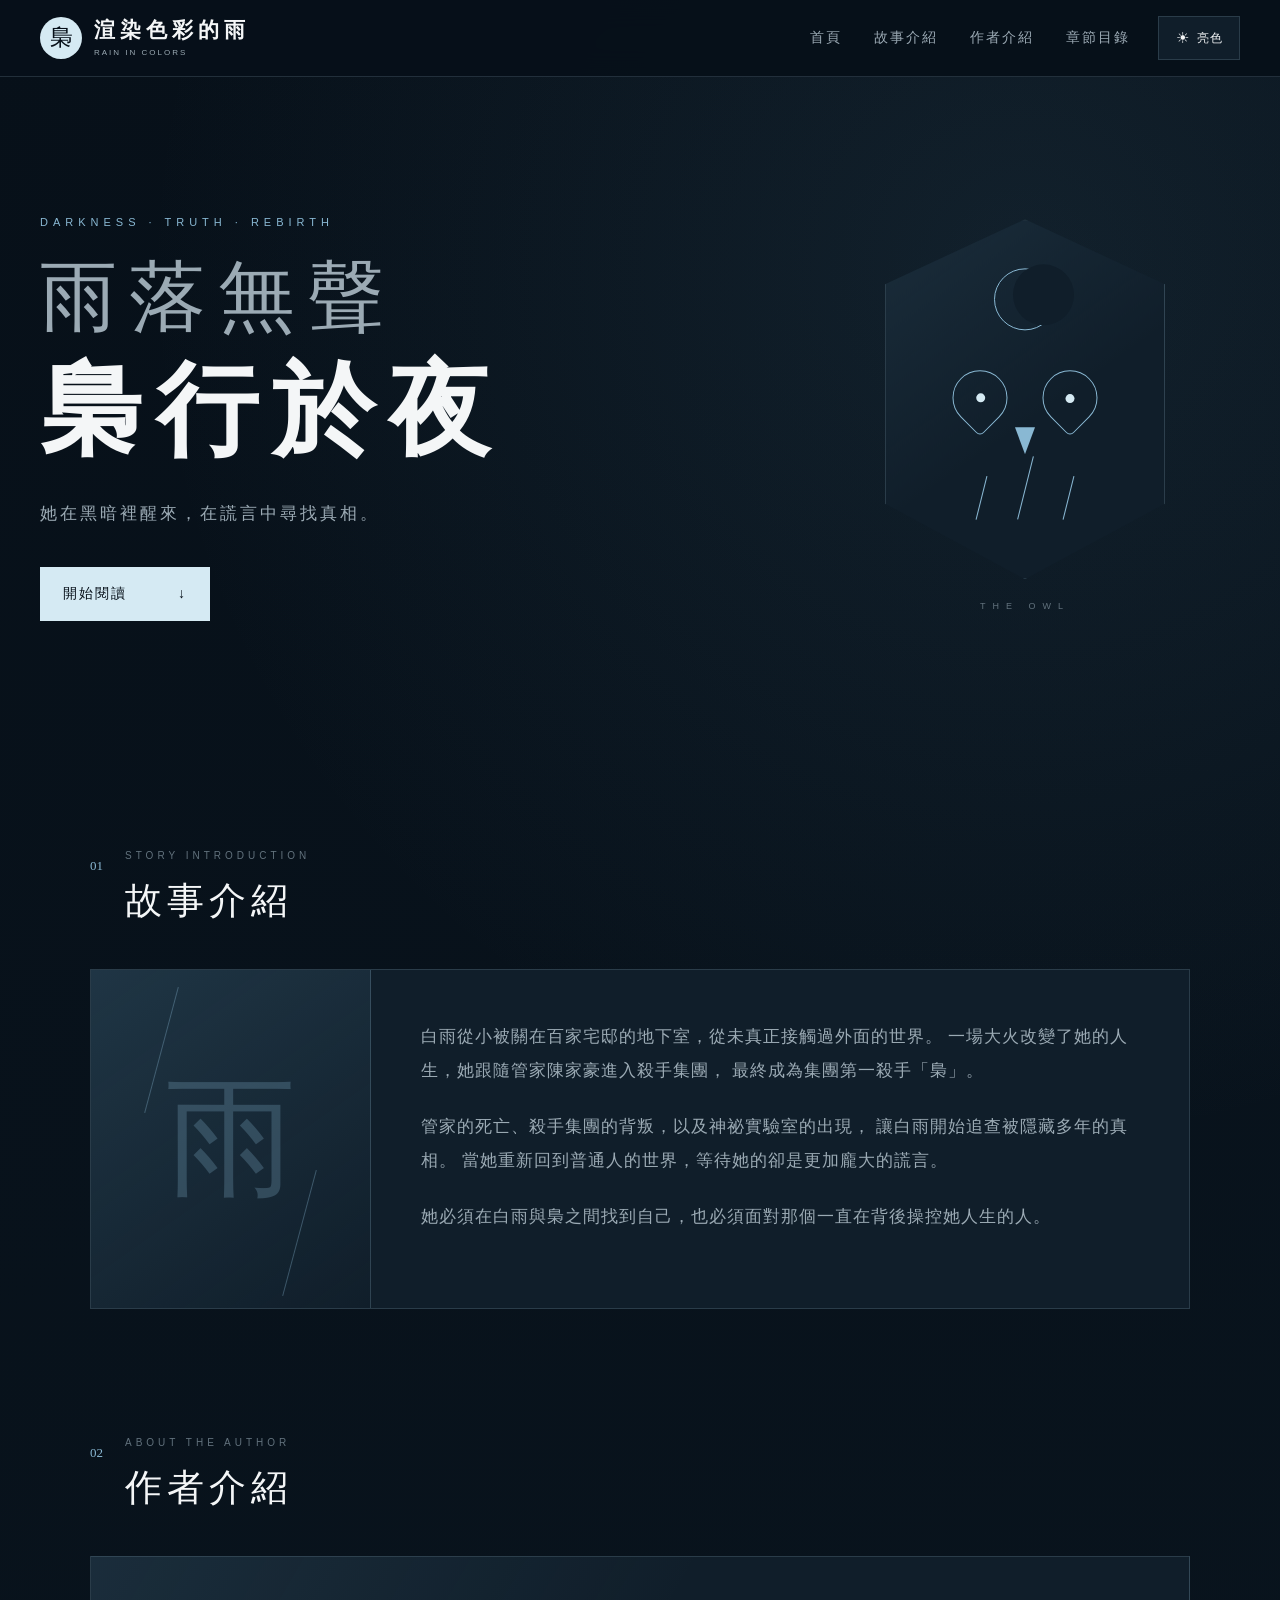
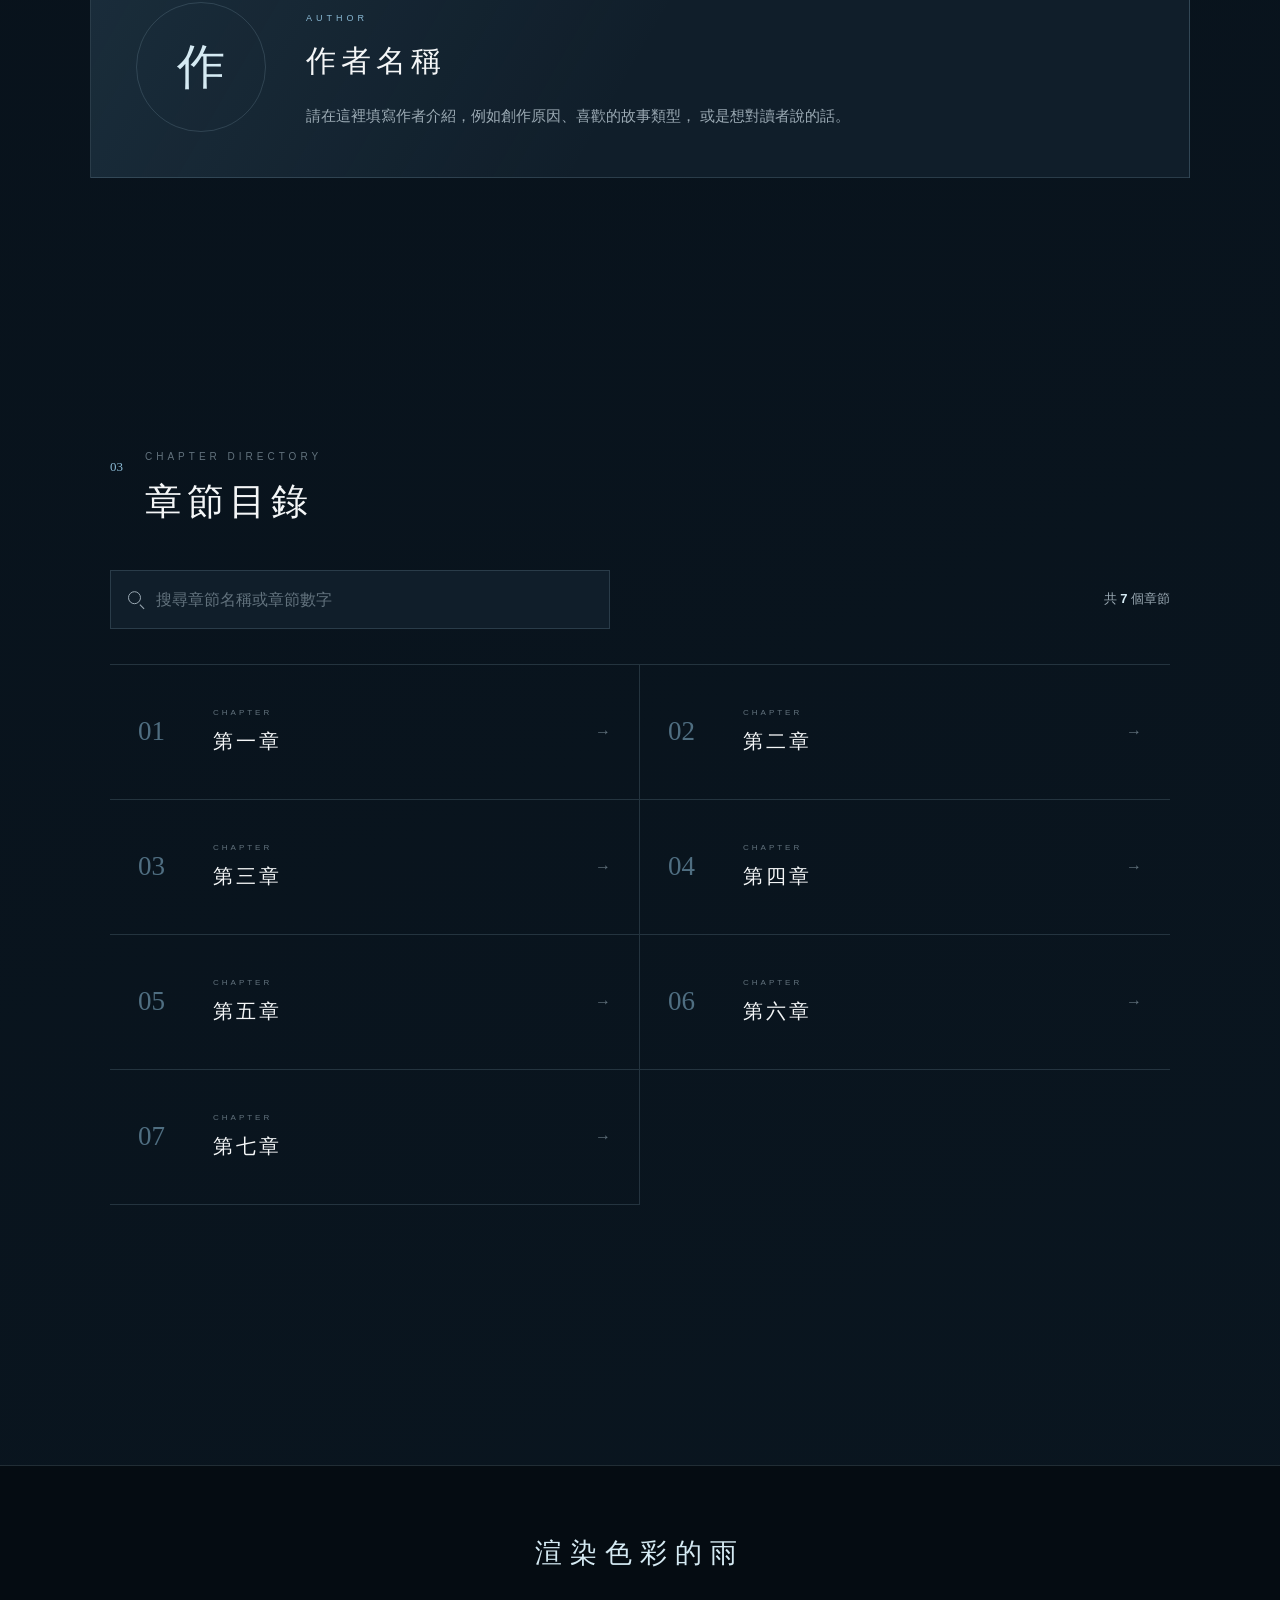
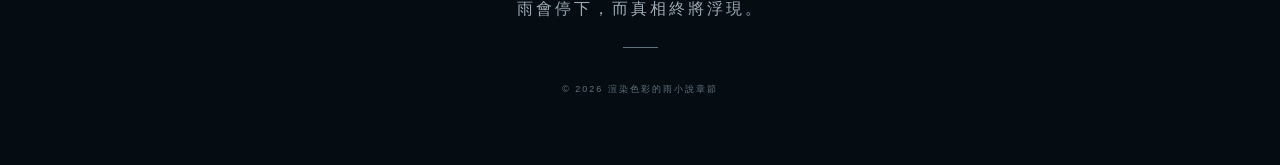
==== index.html @ 01bde4c3 "Add files via upload" ====
<!DOCTYPE html>
<html lang="zh-Hant">
<head>
  <meta charset="UTF-8">

  <!-- 讓網頁在手機上正常顯示 -->
  <meta name="viewport" content="width=device-width, initial-scale=1.0">

  <title>渲染色彩的雨｜小說章節</title>

  <!-- 引入 CSS -->
  <link rel="stylesheet" href="style.css">
</head>
<body>
  <!-- 頁首 -->
  <header class="site-header">
    <nav class="navbar">
      <!-- 網站標誌 -->
      <a href="index.html" class="logo">
        <span class="logo-symbol">梟</span>

        <span class="logo-text">
          <strong>渲染色彩的雨</strong>
          <small>RAIN IN COLORS</small>
        </span>
      </a>

      <div class="nav-right">
        <!-- 電腦版導覽列 -->
        <div class="nav-links">
          <a href="index.html">首頁</a>
          <a href="#storyArea">故事介紹</a>
          <a href="#authorArea">作者介紹</a>
          <a href="#chapterArea">章節目錄</a>
        </div>

        <!-- 亮色與暗色切換按鈕 -->
        <button
          id="themeButton"
          class="theme-button"
          type="button"
          aria-label="切換亮色與暗色"
        >
          <span id="themeIcon">☀</span>
          <span id="themeText">亮色</span>
        </button>

        <!-- 手機版選單按鈕 -->
        <button
          id="menuButton"
          class="menu-button"
          type="button"
          aria-label="開啟選單"
          aria-expanded="false"
        >
          <span></span>
          <span></span>
          <span></span>
        </button>
      </div>
    </nav>

    <!-- 手機版選單 -->
    <div id="mobileMenu" class="mobile-menu">
      <a href="index.html">首頁</a>
      <a href="#storyArea">故事介紹</a>
      <a href="#authorArea">作者介紹</a>
      <a href="#chapterArea">章節目錄</a>
    </div>
  </header>

  <main>
    <!-- 首頁封面 -->
    <section class="hero">
      <div class="hero-content">
        <p class="hero-label">DARKNESS · TRUTH · REBIRTH</p>

        <h1>
          <span>雨落無聲</span>
          <strong>梟行於夜</strong>
        </h1>

        <p class="hero-description">
          她在黑暗裡醒來，在謊言中尋找真相。
        </p>

        <a href="#chapterArea" class="hero-button">
          <span>開始閱讀</span>
          <span>↓</span>
        </a>
      </div>

      <!-- 右邊重新設計的圖示 -->
      <div class="hero-mark" aria-hidden="true">
        <div class="mark-frame">
          <!-- 月亮 -->
          <span class="mark-moon"></span>

          <!-- 梟的眼睛 -->
          <div class="mark-eyes">
            <span class="mark-eye"></span>
            <span class="mark-eye"></span>
          </div>

          <!-- 梟的嘴 -->
          <span class="mark-beak"></span>

          <!-- 雨滴 -->
          <span class="mark-drop drop-one"></span>
          <span class="mark-drop drop-two"></span>
          <span class="mark-drop drop-three"></span>
        </div>

        <p>THE OWL</p>
      </div>
    </section>

    <!-- 故事介紹 -->
<section id="storyArea" class="introduction-section">
  <div class="section-heading">
    <span class="section-number">01</span>

    <div>
      <p>STORY INTRODUCTION</p>
      <h2>故事介紹</h2>
    </div>
  </div>

  <div class="story-introduction">
    <div class="story-decoration">
      <span>雨</span>
    </div>

    <div class="story-text">
      <p>
        白雨從小被關在百家宅邸的地下室，從未真正接觸過外面的世界。
        一場大火改變了她的人生，她跟隨管家陳家豪進入殺手集團，
        最終成為集團第一殺手「梟」。
      </p>

      <p>
        管家的死亡、殺手集團的背叛，以及神祕實驗室的出現，
        讓白雨開始追查被隱藏多年的真相。
        當她重新回到普通人的世界，等待她的卻是更加龐大的謊言。
      </p>

      <p>
        她必須在白雨與梟之間找到自己，也必須面對那個一直在背後操控她人生的人。
      </p>
    </div>
  </div>
</section>

<!-- 作者介紹 -->
<section id="authorArea" class="introduction-section author-section">
  <div class="section-heading">
    <span class="section-number">02</span>

    <div>
      <p>ABOUT THE AUTHOR</p>
      <h2>作者介紹</h2>
    </div>
  </div>

  <div class="author-introduction">
    <!-- 作者名字的第一個字，也可以改成其他文字 -->
    <div class="author-symbol">作</div>

    <div class="author-information">
      <!-- 在這裡填寫作者名稱 -->
      <span>AUTHOR</span>
      <h3>作者名稱</h3>

      <!-- 在這裡填寫作者介紹 -->
      <p>
        請在這裡填寫作者介紹，例如創作原因、喜歡的故事類型，
        或是想對讀者說的話。
      </p>
    </div>
  </div>
</section>

<!-- 章節目錄 -->
<section id="chapterArea" class="chapter-section">
    <!-- 章節目錄 -->
    <section id="chapterArea" class="chapter-section">
      <div class="section-heading">
        <span class="section-number">03</span>

        <div>
          <p>CHAPTER DIRECTORY</p>
          <h2>章節目錄</h2>
        </div>
      </div>

      <!-- 搜尋和章節數量 -->
      <div class="chapter-tools">
        <div class="search-box">
          <span class="search-icon"></span>

          <input
            id="searchInput"
            type="search"
            placeholder="搜尋章節名稱或章節數字"
            autocomplete="off"
          >

          <!-- 清除搜尋 -->
          <button
            id="clearSearchButton"
            class="clear-search"
            type="button"
            aria-label="清除搜尋"
          >
            ×
          </button>
        </div>

        <p class="chapter-count">
          共 <strong id="chapterCount">0</strong> 個章節
        </p>
      </div>

      <!-- JavaScript 會把章節放進這裡 -->
      <div id="chapterList" class="chapter-list"></div>

      <!-- 找不到章節時顯示 -->
      <div id="emptyMessage" class="empty-message">
        <span>梟</span>
        <h3>沒有找到章節</h3>
        <p>請嘗試其他章節名稱或數字。</p>
      </div>
    </section>
  </main>

  <!-- 頁尾 -->
  <footer class="site-footer">
    <div class="footer-content">
      <a href="index.html" class="footer-logo">渲染色彩的雨</a>

      <p>雨會停下，而真相終將浮現。</p>

      <div class="footer-line"></div>

      <small>
        © <span id="currentYear"></span> 渲染色彩的雨小說章節
      </small>
    </div>
  </footer>

  <!-- 回到最上方 -->
  <button
    id="backToTopButton"
    class="back-to-top"
    type="button"
    aria-label="回到最上方"
  >
    ↑
  </button>

  <!-- 引入 JavaScript -->
  <script src="script.js"></script>
</body>
</html>
---- style.css ----
/* ========================================
   1. 暗色模式的顏色
======================================== */

:root {
  --background: #071019;
  --background-second: #0a1620;
  --header-background: rgba(7, 16, 25, 0.96);
  --card: #101e2a;
  --card-hover: #152735;
  --text: #f4f6f7;
  --text-second: #9baab4;
  --text-dark: #62727d;
  --blue: #89b8d3;
  --blue-light: #d5eaf3;
  --border: rgba(173, 205, 222, 0.17);
  --footer: #050c12;
  --shadow: rgba(0, 0, 0, 0.3);
}


/* ========================================
   2. 亮色模式的顏色
======================================== */

/*
  JavaScript 會在 body 加上 light-theme，
  網頁就會改成下面這一組顏色。
*/
body.light-theme {
  --background: #edf2f4;
  --background-second: #f8fafb;
  --header-background: rgba(248, 250, 251, 0.96);
  --card: #ffffff;
  --card-hover: #e6eef2;
  --text: #17232d;
  --text-second: #536571;
  --text-dark: #81909a;
  --blue: #47758f;
  --blue-light: #294f64;
  --border: rgba(48, 82, 101, 0.17);
  --footer: #dae4e9;
  --shadow: rgba(27, 49, 62, 0.12);
}


/* ========================================
   3. 網頁共用設定
======================================== */

* {
  box-sizing: border-box;
}

html {
  scroll-behavior: smooth;
}

body {
  min-height: 100vh;
  margin: 0;
  color: var(--text);
  background:
    radial-gradient(
      circle at 80% 8%,
      rgba(93, 145, 173, 0.12),
      transparent 27%
    ),
    linear-gradient(
      155deg,
      var(--background),
      var(--background-second)
    );
  font-family: "Microsoft JhengHei", "Noto Sans TC", sans-serif;
  line-height: 1.7;
}

/* 所有顏色切換時的效果 */
body,
.site-header,
.site-footer,
.chapter-card,
.search-box input,
.theme-button,
.back-to-top {
  transition:
    color 0.25s,
    background-color 0.25s,
    border-color 0.25s;
}

button,
input {
  font: inherit;
}

a {
  color: inherit;
}

::selection {
  color: var(--background);
  background-color: var(--blue-light);
}


/* ========================================
   4. 頁首
======================================== */

.site-header {
  position: sticky;
  top: 0;
  z-index: 100;
  border-bottom: 1px solid var(--border);
  background-color: var(--header-background);
  backdrop-filter: blur(14px);
}

.navbar {
  display: flex;
  width: min(100% - 40px, 1200px);
  min-height: 76px;
  margin: auto;
  align-items: center;
  justify-content: space-between;
}

.logo {
  display: flex;
  align-items: center;
  gap: 12px;
  text-decoration: none;
}

.logo-symbol {
  display: grid;
  width: 42px;
  height: 42px;
  place-items: center;
  color: var(--background);
  background-color: var(--blue-light);
  border-radius: 50%;
  font-family: "PMingLiU", serif;
  font-size: 23px;
}

.logo-text {
  display: flex;
  flex-direction: column;
  line-height: 1.2;
}

.logo-text strong {
  font-family: "PMingLiU", serif;
  font-size: 21px;
  letter-spacing: 5px;
}

.logo-text small {
  margin-top: 5px;
  color: var(--text-second);
  font-size: 8px;
  letter-spacing: 2px;
}

.nav-right {
  display: flex;
  align-items: center;
  gap: 28px;
}

.nav-links {
  display: flex;
  align-items: center;
  gap: 32px;
}

.nav-links a {
  position: relative;
  color: var(--text-second);
  text-decoration: none;
  font-size: 14px;
  letter-spacing: 2px;
}

.nav-links a::after {
  position: absolute;
  right: 0;
  bottom: -8px;
  left: 0;
  height: 1px;
  content: "";
  background-color: var(--blue);
  transform: scaleX(0);
  transition: transform 0.2s;
}

.nav-links a:hover::after {
  transform: scaleX(1);
}

/* 亮色與暗色切換按鈕 */
.theme-button {
  display: flex;
  min-width: 82px;
  padding: 8px 12px;
  align-items: center;
  justify-content: center;
  gap: 7px;
  color: var(--text);
  border: 1px solid var(--border);
  background-color: var(--card);
  cursor: pointer;
  font-size: 12px;
  letter-spacing: 1px;
}

.theme-button:hover {
  border-color: var(--blue);
}

#themeIcon {
  font-size: 15px;
}

/* 手機選單按鈕 */
.menu-button {
  display: none;
  width: 42px;
  height: 42px;
  padding: 8px;
  border: 0;
  background: transparent;
  cursor: pointer;
}

.menu-button span {
  display: block;
  width: 100%;
  height: 1px;
  margin: 6px 0;
  background-color: var(--text);
}

.mobile-menu {
  display: none;
}


/* ========================================
   5. 首頁封面
======================================== */

.hero {
  position: relative;
  display: flex;
  width: min(100% - 40px, 1200px);
  min-height: 680px;
  margin: auto;
  align-items: center;
  overflow: hidden;
}

.hero-content {
  position: relative;
  z-index: 2;
  width: 64%;
}

.hero-label {
  margin: 0 0 22px;
  color: var(--blue);
  font-size: 11px;
  letter-spacing: 5px;
}

.hero-content h1 {
  margin: 0;
  font-family: "PMingLiU", "Microsoft JhengHei", serif;
  font-weight: normal;
  line-height: 1.15;
}

.hero-content h1 span,
.hero-content h1 strong {
  display: block;
}

.hero-content h1 span {
  color: var(--text-second);
  font-size: clamp(42px, 6vw, 78px);
  font-weight: normal;
  letter-spacing: 12px;
}

.hero-content h1 strong {
  margin-top: 10px;
  color: var(--text);
  font-size: clamp(55px, 8vw, 105px);
  letter-spacing: 14px;
}

.hero-description {
  margin: 30px 0 38px;
  color: var(--text-second);
  font-size: 17px;
  letter-spacing: 3px;
}

.hero-button {
  display: inline-flex;
  min-width: 170px;
  padding: 14px 22px;
  align-items: center;
  justify-content: space-between;
  color: var(--background);
  border: 1px solid var(--blue-light);
  background-color: var(--blue-light);
  text-decoration: none;
  font-size: 14px;
  letter-spacing: 2px;
}

.hero-button:hover {
  color: var(--blue-light);
  background-color: transparent;
}


/* ========================================
   6. 封面右邊的新圖示
======================================== */

.hero-mark {
  position: absolute;
  top: 50%;
  right: 5%;
  width: 310px;
  text-align: center;
  transform: translateY(-50%);
}

.mark-frame {
  position: relative;
  width: 280px;
  height: 360px;
  margin: auto;
  border: 1px solid var(--border);
  clip-path: polygon(
    50% 0,
    100% 18%,
    100% 79%,
    50% 100%,
    0 79%,
    0 18%
  );
  background:
    linear-gradient(
      145deg,
      rgba(101, 153, 181, 0.12),
      transparent 55%
    ),
    var(--card);
}

/* 圖示上方的月亮 */
.mark-moon {
  position: absolute;
  top: 48px;
  left: 50%;
  width: 62px;
  height: 62px;
  border: 1px solid var(--blue);
  border-radius: 50%;
  transform: translateX(-50%);
}

.mark-moon::after {
  position: absolute;
  top: -5px;
  left: 18px;
  width: 61px;
  height: 61px;
  content: "";
  background-color: var(--card);
  border-radius: 50%;
}

/* 梟的雙眼 */
.mark-eyes {
  position: absolute;
  top: 150px;
  left: 50%;
  display: flex;
  gap: 35px;
  transform: translateX(-50%);
}

.mark-eye {
  position: relative;
  width: 55px;
  height: 55px;
  border: 1px solid var(--blue);
  border-radius: 50% 50% 50% 10%;
  transform: rotate(-45deg);
}

.mark-eye:last-child {
  border-radius: 50% 50% 10% 50%;
  transform: rotate(45deg);
}

.mark-eye::after {
  position: absolute;
  top: 50%;
  left: 50%;
  width: 9px;
  height: 9px;
  content: "";
  background-color: var(--blue-light);
  border-radius: 50%;
  transform: translate(-50%, -50%);
}

/* 梟的嘴 */
.mark-beak {
  position: absolute;
  top: 207px;
  left: 50%;
  border-top: 27px solid var(--blue);
  border-right: 10px solid transparent;
  border-left: 10px solid transparent;
  transform: translateX(-50%);
}

/* 圖示下方的三個雨滴 */
.mark-drop {
  position: absolute;
  bottom: 58px;
  width: 1px;
  height: 45px;
  background-color: var(--blue);
  transform: rotate(14deg);
}

.drop-one {
  left: 95px;
}

.drop-two {
  left: 139px;
  height: 65px;
}

.drop-three {
  right: 95px;
}

.hero-mark p {
  margin: 20px 0 0;
  color: var(--text-dark);
  font-size: 9px;
  letter-spacing: 7px;
}


/* ========================================
   7. 章節目錄
======================================== */

.chapter-section {
  width: min(100% - 40px, 1100px);
  margin: auto;
  padding: 90px 0 130px;
}

.section-heading {
  display: flex;
  margin-bottom: 36px;
  align-items: flex-start;
  gap: 22px;
}

.section-number {
  padding-top: 8px;
  color: var(--blue);
  font-family: Georgia, serif;
  font-size: 13px;
}

.section-heading p {
  margin: 0 0 6px;
  color: var(--text-dark);
  font-size: 10px;
  letter-spacing: 4px;
}

.section-heading h2 {
  margin: 0;
  font-family: "PMingLiU", serif;
  font-size: 37px;
  font-weight: normal;
  letter-spacing: 5px;
}

.chapter-tools {
  display: flex;
  margin-bottom: 35px;
  align-items: center;
  justify-content: space-between;
  gap: 25px;
}

.search-box {
  position: relative;
  width: min(100%, 500px);
}

.search-box input {
  width: 100%;
  padding: 15px 45px;
  color: var(--text);
  border: 1px solid var(--border);
  outline: none;
  background-color: var(--card);
}

.search-box input::placeholder {
  color: var(--text-dark);
}

.search-box input:focus {
  border-color: var(--blue);
  box-shadow: 0 0 0 3px rgba(103, 153, 180, 0.1);
}

.search-icon {
  position: absolute;
  top: 50%;
  left: 18px;
  width: 13px;
  height: 13px;
  border: 1px solid var(--text-second);
  border-radius: 50%;
  transform: translateY(-60%);
}

.search-icon::after {
  position: absolute;
  right: -5px;
  bottom: -4px;
  width: 6px;
  height: 1px;
  content: "";
  background-color: var(--text-second);
  transform: rotate(45deg);
}

.clear-search {
  position: absolute;
  top: 50%;
  right: 12px;
  display: none;
  width: 28px;
  height: 28px;
  color: var(--text-second);
  border: 0;
  background: transparent;
  cursor: pointer;
  font-size: 22px;
  transform: translateY(-50%);
}

.chapter-count {
  margin: 0;
  color: var(--text-second);
  font-size: 13px;
}

.chapter-count strong {
  color: var(--blue-light);
}

.chapter-list {
  display: grid;
  grid-template-columns: repeat(2, 1fr);
  border-top: 1px solid var(--border);
}

.chapter-card {
  display: flex;
  min-height: 135px;
  padding: 28px;
  align-items: center;
  gap: 25px;
  border-right: 1px solid var(--border);
  border-bottom: 1px solid var(--border);
  background-color: transparent;
  text-decoration: none;
}

.chapter-card:nth-child(even) {
  border-right: 0;
}

.chapter-card:hover {
  background-color: var(--card-hover);
}

.chapter-card:hover .chapter-arrow {
  color: var(--blue-light);
  transform: translateX(5px);
}

.chapter-number {
  min-width: 50px;
  color: var(--blue);
  opacity: 0.55;
  font-family: Georgia, serif;
  font-size: 27px;
}

.chapter-information {
  flex: 1;
}

.chapter-information small {
  display: block;
  margin-bottom: 5px;
  color: var(--text-dark);
  font-size: 8px;
  letter-spacing: 3px;
}

.chapter-name {
  font-family: "PMingLiU", serif;
  font-size: 20px;
  letter-spacing: 3px;
}

.chapter-arrow {
  color: var(--text-dark);
  transition: 0.2s;
}

.empty-message {
  display: none;
  padding: 70px 20px;
  text-align: center;
  border: 1px solid var(--border);
}

.empty-message span {
  color: var(--blue);
  opacity: 0.15;
  font-family: "PMingLiU", serif;
  font-size: 80px;
}

.empty-message h3 {
  margin: 10px 0 5px;
  font-weight: normal;
}

.empty-message p {
  margin: 0;
  color: var(--text-second);
  font-size: 13px;
}


/* ========================================
   8. 獨立章節 HTML 使用的樣式
======================================== */

.chapter-page {
  width: min(100% - 40px, 850px);
  min-height: 700px;
  margin: auto;
  padding: 65px 0 120px;
}

.chapter-page-top {
  display: flex;
  margin-bottom: 75px;
  align-items: center;
  justify-content: space-between;
}

.back-button {
  color: var(--text-second);
  text-decoration: none;
  font-size: 13px;
  letter-spacing: 2px;
}

.back-button:hover {
  color: var(--blue-light);
}

.chapter-label {
  color: var(--text-dark);
  font-family: Georgia, serif;
  font-size: 12px;
  letter-spacing: 3px;
}

.chapter-title {
  margin-bottom: 65px;
  text-align: center;
}

.chapter-title p {
  margin: 0 0 15px;
  color: var(--blue);
  font-size: 9px;
  letter-spacing: 5px;
}

.chapter-title h1 {
  margin: 0;
  font-family: "PMingLiU", serif;
  font-size: clamp(35px, 6vw, 52px);
  font-weight: normal;
  letter-spacing: 8px;
}

.chapter-title-line {
  width: 45px;
  height: 1px;
  margin: 28px auto 0;
  background-color: var(--blue);
}

/* 小說正文 */
.novel-content {
  min-height: 400px;
  color: var(--text);
  font-family: "PMingLiU", "Microsoft JhengHei", serif;
  font-size: 19px;
  line-height: 2.2;
  letter-spacing: 1px;
}

/* 每一段正文 */
.novel-content p {
  margin: 0 0 28px;
  text-indent: 2em;
}

/* 章節最下方按鈕 */
.chapter-navigation {
  display: grid;
  margin-top: 90px;
  grid-template-columns: repeat(2, 1fr);
  border-top: 1px solid var(--border);
  border-bottom: 1px solid var(--border);
}

.chapter-nav-link {
  display: flex;
  padding: 24px;
  flex-direction: column;
  text-decoration: none;
}

.chapter-nav-link:first-child {
  border-right: 1px solid var(--border);
}

.chapter-nav-link:hover {
  background-color: var(--card-hover);
}

.chapter-nav-link small {
  margin-bottom: 5px;
  color: var(--text-dark);
  font-size: 8px;
  letter-spacing: 3px;
}

.chapter-nav-link span {
  color: var(--blue-light);
  font-size: 14px;
}

.chapter-nav-next {
  text-align: right;
}

.chapter-nav-link.disabled {
  visibility: hidden;
  pointer-events: none;
}


/* ========================================
   9. 頁尾
======================================== */

.site-footer {
  border-top: 1px solid var(--border);
  background-color: var(--footer);
}

.footer-content {
  width: min(100% - 40px, 1100px);
  margin: auto;
  padding: 65px 0;
  text-align: center;
}

.footer-logo {
  color: var(--blue-light);
  text-decoration: none;
  font-family: "PMingLiU", serif;
  font-size: 27px;
  letter-spacing: 8px;
}

.footer-content p {
  margin: 18px 0;
  color: var(--text-second);
  font-family: "PMingLiU", serif;
  letter-spacing: 3px;
}

.footer-line {
  width: 35px;
  height: 1px;
  margin: 25px auto;
  background-color: var(--text-dark);
}

.footer-content small {
  color: var(--text-dark);
  font-size: 9px;
  letter-spacing: 2px;
}

.back-to-top {
  position: fixed;
  right: 25px;
  bottom: 25px;
  z-index: 50;
  display: grid;
  width: 43px;
  height: 43px;
  place-items: center;
  color: var(--blue-light);
  border: 1px solid var(--border);
  background-color: var(--card);
  cursor: pointer;
  opacity: 0;
  pointer-events: none;
}

.back-to-top.show {
  opacity: 1;
  pointer-events: auto;
}


/* ========================================
   故事介紹與作者介紹
======================================== */

.introduction-section {
  width: min(100% - 40px, 1100px);
  margin: auto;
  padding: 90px 0;
}

/* 故事介紹外框 */
.story-introduction {
  display: grid;
  min-height: 340px;
  grid-template-columns: 280px 1fr;
  border: 1px solid var(--border);
  background-color: var(--card);
}

/* 左邊的「雨」字裝飾 */
.story-decoration {
  display: grid;
  position: relative;
  place-items: center;
  overflow: hidden;
  border-right: 1px solid var(--border);
  background:
    linear-gradient(
      145deg,
      rgba(91, 145, 174, 0.2),
      transparent
    );
}

.story-decoration::before,
.story-decoration::after {
  position: absolute;
  width: 1px;
  height: 130px;
  content: "";
  background-color: var(--blue);
  opacity: 0.35;
  transform: rotate(15deg);
}

.story-decoration::before {
  top: 15px;
  left: 70px;
}

.story-decoration::after {
  right: 70px;
  bottom: 10px;
}

.story-decoration span {
  color: var(--blue);
  opacity: 0.25;
  font-family: "PMingLiU", serif;
  font-size: 130px;
}

/* 故事介紹文字 */
.story-text {
  padding: 50px;
}

.story-text p {
  margin: 0 0 22px;
  color: var(--text-second);
  font-family: "PMingLiU", "Microsoft JhengHei", serif;
  font-size: 17px;
  line-height: 2;
  letter-spacing: 1px;
}

.story-text p:last-child {
  margin-bottom: 0;
}

/* 作者介紹與故事介紹之間的距離 */
.author-section {
  padding-top: 35px;
}

/* 作者介紹外框 */
.author-introduction {
  display: flex;
  padding: 45px;
  align-items: center;
  gap: 40px;
  border: 1px solid var(--border);
  background:
    linear-gradient(
      120deg,
      rgba(95, 145, 172, 0.13),
      transparent 50%
    ),
    var(--card);
}

/* 作者名字圖示 */
.author-symbol {
  display: grid;
  width: 130px;
  height: 130px;
  flex-shrink: 0;
  place-items: center;
  color: var(--blue-light);
  border: 1px solid var(--border);
  border-radius: 50%;
  font-family: "PMingLiU", serif;
  font-size: 48px;
}

/* 作者資料 */
.author-information span {
  color: var(--blue);
  font-size: 9px;
  letter-spacing: 4px;
}

.author-information h3 {
  margin: 6px 0 15px;
  font-family: "PMingLiU", serif;
  font-size: 30px;
  font-weight: normal;
  letter-spacing: 5px;
}

.author-information p {
  max-width: 650px;
  margin: 0;
  color: var(--text-second);
  font-size: 15px;
  line-height: 2;
}

/* ========================================
   10. 手機版
======================================== */

@media (max-width: 800px) {
  .nav-links {
    display: none;
  }

  .menu-button {
    display: block;
  }

  .mobile-menu.open {
    display: flex;
    padding: 10px 20px 20px;
    flex-direction: column;
    border-top: 1px solid var(--border);
  }

  .mobile-menu a {
    padding: 12px;
    color: var(--text-second);
    text-decoration: none;
  }

  .hero-content {
    width: 100%;
  }

  .hero-mark {
    right: -90px;
    opacity: 0.35;
  }
}

@media (max-width: 650px) {
  .navbar,
  .hero,
  .chapter-section,
  .chapter-page {
    width: min(100% - 30px, 1100px);
  }

  .navbar {
    min-height: 68px;
  }

  .logo-text small {
    display: none;
  }

  .nav-right {
    gap: 6px;
  }

  .theme-button {
    min-width: 43px;
    padding: 8px;
  }

  #themeText {
    display: none;
  }

  .hero {
    min-height: 600px;
  }

  .hero-content h1 span {
    letter-spacing: 7px;
  }

  .hero-content h1 strong {
    letter-spacing: 8px;
  }

  .hero-description {
    max-width: 330px;
    font-size: 14px;
    letter-spacing: 2px;
  }

  .hero-mark {
    display: none;
  }

  .chapter-section {
    padding: 70px 0 100px;
  }

  .chapter-tools {
    align-items: flex-start;
    flex-direction: column;
  }

  .search-box {
    width: 100%;
  }

  .chapter-list {
    grid-template-columns: 1fr;
  }

  .chapter-card {
    min-height: 115px;
    padding: 22px 15px;
    border-right: 0;
  }

  .chapter-page {
    padding-top: 45px;
  }

  .novel-content {
    font-size: 18px;
  }

  .chapter-navigation {
    grid-template-columns: 1fr;
  }

  .chapter-nav-link:first-child {
    border-right: 0;
    border-bottom: 1px solid var(--border);
  }

  .chapter-nav-next {
    text-align: left;
  }

  @media (max-width: 650px) {
  .introduction-section {
    width: min(100% - 30px, 1100px);
    padding: 65px 0;
  }

  .story-introduction {
    grid-template-columns: 1fr;
  }

  .story-decoration {
    min-height: 180px;
    border-right: 0;
    border-bottom: 1px solid var(--border);
  }

  .story-decoration span {
    font-size: 90px;
  }

  .story-text {
    padding: 28px 22px;
  }

  .story-text p {
    font-size: 16px;
  }

  .author-introduction {
    padding: 30px 22px;
    align-items: flex-start;
    flex-direction: column;
  }

  .author-symbol {
    width: 90px;
    height: 90px;
    font-size: 35px;
  }
}
}
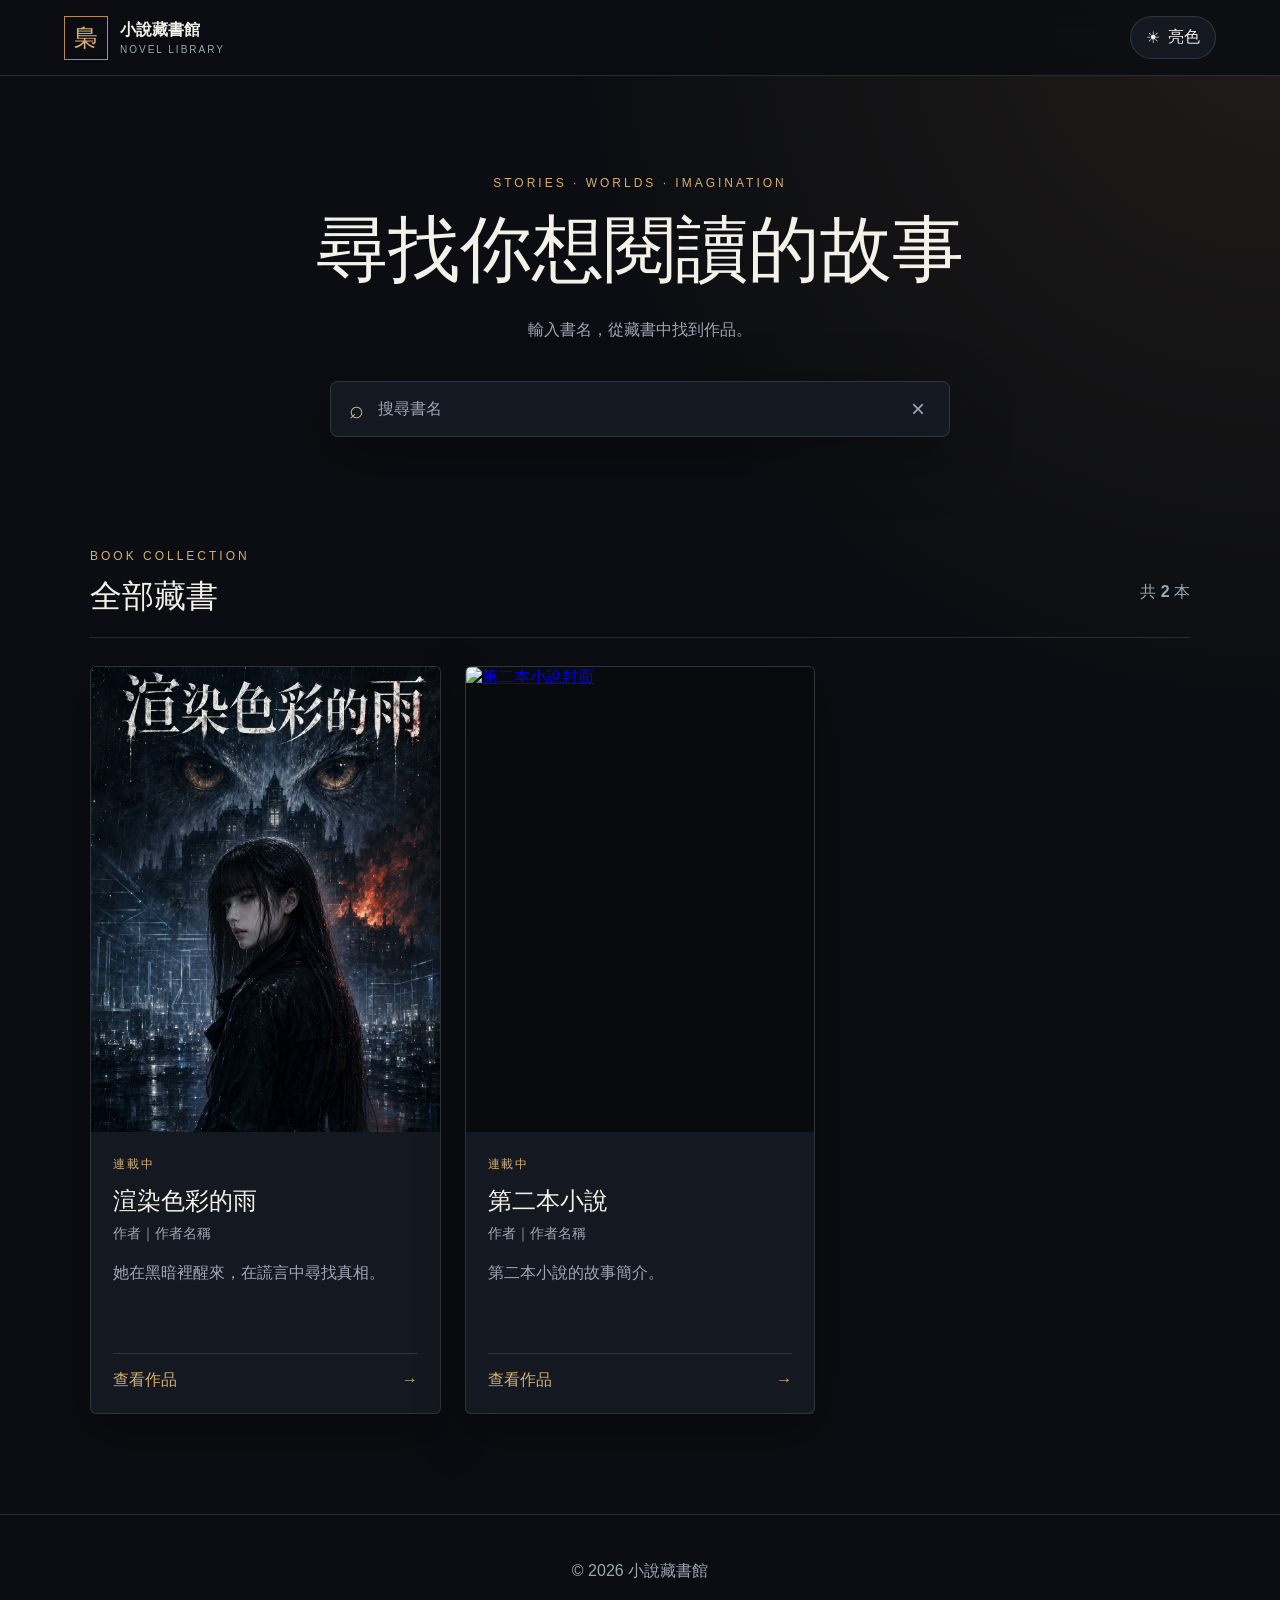
==== commit 2d61eac8: "Add files via upload" ====
--- a/index.html
+++ b/index.html
@@ -2,263 +2,66 @@
 <html lang="zh-Hant">
 <head>
   <meta charset="UTF-8">
-
-  <!-- 讓網頁在手機上正常顯示 -->
   <meta name="viewport" content="width=device-width, initial-scale=1.0">
 
-  <title>渲染色彩的雨｜小說章節</title>
+  <title>小說藏書館</title>
 
-  <!-- 引入 CSS -->
   <link rel="stylesheet" href="style.css">
+  <script src="script.js" defer></script>
 </head>
+
 <body>
-  <!-- 頁首 -->
   <header class="site-header">
-    <nav class="navbar">
-      <!-- 網站標誌 -->
-      <a href="index.html" class="logo">
-        <span class="logo-symbol">梟</span>
+    <a class="logo" href="index.html">
+      <span class="logo-symbol">梟</span>
 
-        <span class="logo-text">
-          <strong>渲染色彩的雨</strong>
-          <small>RAIN IN COLORS</small>
-        </span>
-      </a>
+      <span>
+        <strong>小說藏書館</strong>
+        <small>NOVEL LIBRARY</small>
+      </span>
+    </a>
 
-      <div class="nav-right">
-        <!-- 電腦版導覽列 -->
-        <div class="nav-links">
-          <a href="index.html">首頁</a>
-          <a href="#storyArea">故事介紹</a>
-          <a href="#authorArea">作者介紹</a>
-          <a href="#chapterArea">章節目錄</a>
-        </div>
-
-        <!-- 亮色與暗色切換按鈕 -->
-        <button
-          id="themeButton"
-          class="theme-button"
-          type="button"
-          aria-label="切換亮色與暗色"
-        >
-          <span id="themeIcon">☀</span>
-          <span id="themeText">亮色</span>
-        </button>
-
-        <!-- 手機版選單按鈕 -->
-        <button
-          id="menuButton"
-          class="menu-button"
-          type="button"
-          aria-label="開啟選單"
-          aria-expanded="false"
-        >
-          <span></span>
-          <span></span>
-          <span></span>
-        </button>
-      </div>
-    </nav>
-
-    <!-- 手機版選單 -->
-    <div id="mobileMenu" class="mobile-menu">
-      <a href="index.html">首頁</a>
-      <a href="#storyArea">故事介紹</a>
-      <a href="#authorArea">作者介紹</a>
-      <a href="#chapterArea">章節目錄</a>
-    </div>
+    <button id="themeButton" class="theme-button" type="button">
+      <span id="themeIcon">☀</span>
+      <span id="themeText">亮色</span>
+    </button>
   </header>
 
   <main>
-    <!-- 首頁封面 -->
     <section class="hero">
-      <div class="hero-content">
-        <p class="hero-label">DARKNESS · TRUTH · REBIRTH</p>
+      <p class="hero-label">STORIES · WORLDS · IMAGINATION</p>
+      <h1>尋找你想閱讀的故事</h1>
+      <p>輸入書名，從藏書中找到作品。</p>
 
-        <h1>
-          <span>雨落無聲</span>
-          <strong>梟行於夜</strong>
-        </h1>
+      <div class="search-box">
+        <span aria-hidden="true">⌕</span>
 
-        <p class="hero-description">
-          她在黑暗裡醒來，在謊言中尋找真相。
-        </p>
+        <input id="bookSearch" type="search" placeholder="搜尋書名" autocomplete="off">
 
-        <a href="#chapterArea" class="hero-button">
-          <span>開始閱讀</span>
-          <span>↓</span>
-        </a>
-      </div>
-
-      <!-- 右邊重新設計的圖示 -->
-      <div class="hero-mark" aria-hidden="true">
-        <div class="mark-frame">
-          <!-- 月亮 -->
-          <span class="mark-moon"></span>
-
-          <!-- 梟的眼睛 -->
-          <div class="mark-eyes">
-            <span class="mark-eye"></span>
-            <span class="mark-eye"></span>
-          </div>
-
-          <!-- 梟的嘴 -->
-          <span class="mark-beak"></span>
-
-          <!-- 雨滴 -->
-          <span class="mark-drop drop-one"></span>
-          <span class="mark-drop drop-two"></span>
-          <span class="mark-drop drop-three"></span>
-        </div>
-
-        <p>THE OWL</p>
+        <button id="clearSearch" type="button" aria-label="清除搜尋">×</button>
       </div>
     </section>
 
-    <!-- 故事介紹 -->
-<section id="storyArea" class="introduction-section">
-  <div class="section-heading">
-    <span class="section-number">01</span>
+    <section class="library-section">
+      <div class="section-heading">
+        <div>
+          <p>BOOK COLLECTION</p>
+          <h2>全部藏書</h2>
+        </div>
 
-    <div>
-      <p>STORY INTRODUCTION</p>
-      <h2>故事介紹</h2>
-    </div>
-  </div>
-
-  <div class="story-introduction">
-    <div class="story-decoration">
-      <span>雨</span>
-    </div>
-
-    <div class="story-text">
-      <p>
-        白雨從小被關在百家宅邸的地下室，從未真正接觸過外面的世界。
-        一場大火改變了她的人生，她跟隨管家陳家豪進入殺手集團，
-        最終成為集團第一殺手「梟」。
-      </p>
-
-      <p>
-        管家的死亡、殺手集團的背叛，以及神祕實驗室的出現，
-        讓白雨開始追查被隱藏多年的真相。
-        當她重新回到普通人的世界，等待她的卻是更加龐大的謊言。
-      </p>
-
-      <p>
-        她必須在白雨與梟之間找到自己，也必須面對那個一直在背後操控她人生的人。
-      </p>
-    </div>
-  </div>
-</section>
-
-<!-- 作者介紹 -->
-<section id="authorArea" class="introduction-section author-section">
-  <div class="section-heading">
-    <span class="section-number">02</span>
-
-    <div>
-      <p>ABOUT THE AUTHOR</p>
-      <h2>作者介紹</h2>
-    </div>
-  </div>
-
-  <div class="author-introduction">
-    <!-- 作者名字的第一個字，也可以改成其他文字 -->
-    <div class="author-symbol">作</div>
-
-    <div class="author-information">
-      <!-- 在這裡填寫作者名稱 -->
-      <span>AUTHOR</span>
-      <h3>作者名稱</h3>
-
-      <!-- 在這裡填寫作者介紹 -->
-      <p>
-        請在這裡填寫作者介紹，例如創作原因、喜歡的故事類型，
-        或是想對讀者說的話。
-      </p>
-    </div>
-  </div>
-</section>
-
-<!-- 章節目錄 -->
-<section id="chapterArea" class="chapter-section">
-    <!-- 章節目錄 -->
-    <section id="chapterArea" class="chapter-section">
-      <div class="section-heading">
-        <span class="section-number">03</span>
-
-        <div>
-          <p>CHAPTER DIRECTORY</p>
-          <h2>章節目錄</h2>
-        </div>
+        <p>共 <strong id="bookCount">0</strong> 本</p>
       </div>
 
-      <!-- 搜尋和章節數量 -->
-      <div class="chapter-tools">
-        <div class="search-box">
-          <span class="search-icon"></span>
+      <div id="bookList" class="book-list"></div>
 
-          <input
-            id="searchInput"
-            type="search"
-            placeholder="搜尋章節名稱或章節數字"
-            autocomplete="off"
-          >
-
-          <!-- 清除搜尋 -->
-          <button
-            id="clearSearchButton"
-            class="clear-search"
-            type="button"
-            aria-label="清除搜尋"
-          >
-            ×
-          </button>
-        </div>
-
-        <p class="chapter-count">
-          共 <strong id="chapterCount">0</strong> 個章節
-        </p>
-      </div>
-
-      <!-- JavaScript 會把章節放進這裡 -->
-      <div id="chapterList" class="chapter-list"></div>
-
-      <!-- 找不到章節時顯示 -->
-      <div id="emptyMessage" class="empty-message">
-        <span>梟</span>
-        <h3>沒有找到章節</h3>
-        <p>請嘗試其他章節名稱或數字。</p>
-      </div>
+      <p id="emptyMessage" class="empty-message" hidden>
+        找不到符合的作品
+      </p>
     </section>
   </main>
 
-  <!-- 頁尾 -->
-  <footer class="site-footer">
-    <div class="footer-content">
-      <a href="index.html" class="footer-logo">渲染色彩的雨</a>
-
-      <p>雨會停下，而真相終將浮現。</p>
-
-      <div class="footer-line"></div>
-
-      <small>
-        © <span id="currentYear"></span> 渲染色彩的雨小說章節
-      </small>
-    </div>
+  <footer>
+    <p>© <span id="currentYear"></span> 小說藏書館</p>
   </footer>
-
-  <!-- 回到最上方 -->
-  <button
-    id="backToTopButton"
-    class="back-to-top"
-    type="button"
-    aria-label="回到最上方"
-  >
-    ↑
-  </button>
-
-  <!-- 引入 JavaScript -->
-  <script src="script.js"></script>
 </body>
 </html>
--- a/style.css
+++ b/style.css
@@ -1,52 +1,26 @@
-/* ========================================
-   1. 暗色模式的顏色
-======================================== */
-
 :root {
-  --background: #071019;
-  --background-second: #0a1620;
-  --header-background: rgba(7, 16, 25, 0.96);
-  --card: #101e2a;
-  --card-hover: #152735;
-  --text: #f4f6f7;
-  --text-second: #9baab4;
-  --text-dark: #62727d;
-  --blue: #89b8d3;
-  --blue-light: #d5eaf3;
-  --border: rgba(173, 205, 222, 0.17);
-  --footer: #050c12;
-  --shadow: rgba(0, 0, 0, 0.3);
-}
-
-
-/* ========================================
-   2. 亮色模式的顏色
-======================================== */
-
-/*
-  JavaScript 會在 body 加上 light-theme，
-  網頁就會改成下面這一組顏色。
-*/
+  --background: #0b0d12;
+  --surface: #141821;
+  --surface-hover: #1a202c;
+  --text: #f4f1e8;
+  --muted: #9da5b4;
+  --accent: #b88b4a;
+  --accent-light: #d6af72;
+  --border: rgba(255, 255, 255, 0.12);
+  --shadow: rgba(0, 0, 0, 0.35);
+}
+
 body.light-theme {
-  --background: #edf2f4;
-  --background-second: #f8fafb;
-  --header-background: rgba(248, 250, 251, 0.96);
-  --card: #ffffff;
-  --card-hover: #e6eef2;
-  --text: #17232d;
-  --text-second: #536571;
-  --text-dark: #81909a;
-  --blue: #47758f;
-  --blue-light: #294f64;
-  --border: rgba(48, 82, 101, 0.17);
-  --footer: #dae4e9;
-  --shadow: rgba(27, 49, 62, 0.12);
-}
-
-
-/* ========================================
-   3. 網頁共用設定
-======================================== */
+  --background: #f4efe5;
+  --surface: #fffaf0;
+  --surface-hover: #ffffff;
+  --text: #24201a;
+  --muted: #6f675c;
+  --accent: #8b5e28;
+  --accent-light: #a9783d;
+  --border: rgba(45, 36, 25, 0.15);
+  --shadow: rgba(69, 50, 29, 0.12);
+}
 
 * {
   box-sizing: border-box;
@@ -61,32 +35,10 @@
   margin: 0;
   color: var(--text);
   background:
-    radial-gradient(
-      circle at 80% 8%,
-      rgba(93, 145, 173, 0.12),
-      transparent 27%
-    ),
-    linear-gradient(
-      155deg,
-      var(--background),
-      var(--background-second)
-    );
-  font-family: "Microsoft JhengHei", "Noto Sans TC", sans-serif;
-  line-height: 1.7;
-}
-
-/* 所有顏色切換時的效果 */
-body,
-.site-header,
-.site-footer,
-.chapter-card,
-.search-box input,
-.theme-button,
-.back-to-top {
-  transition:
-    color 0.25s,
-    background-color 0.25s,
-    border-color 0.25s;
+    radial-gradient(circle at top right, rgba(184, 139, 74, 0.12), transparent 35%),
+    var(--background);
+  font-family: "Noto Sans TC", "Microsoft JhengHei", sans-serif;
+  transition: color 0.3s, background-color 0.3s;
 }
 
 button,
@@ -94,1081 +46,286 @@
   font: inherit;
 }
 
+button,
 a {
-  color: inherit;
-}
-
-::selection {
-  color: var(--background);
-  background-color: var(--blue-light);
-}
-
-
-/* ========================================
-   4. 頁首
-======================================== */
+  -webkit-tap-highlight-color: transparent;
+}
 
 .site-header {
   position: sticky;
   top: 0;
-  z-index: 100;
+  z-index: 10;
+  display: flex;
+  align-items: center;
+  justify-content: space-between;
+  min-height: 76px;
+  padding: 12px max(5vw, 24px);
   border-bottom: 1px solid var(--border);
-  background-color: var(--header-background);
+  background: color-mix(in srgb, var(--background) 88%, transparent);
   backdrop-filter: blur(14px);
 }
 
-.navbar {
-  display: flex;
-  width: min(100% - 40px, 1200px);
-  min-height: 76px;
-  margin: auto;
-  align-items: center;
-  justify-content: space-between;
-}
-
 .logo {
   display: flex;
-  align-items: center;
   gap: 12px;
+  align-items: center;
+  color: var(--text);
   text-decoration: none;
 }
 
 .logo-symbol {
   display: grid;
-  width: 42px;
-  height: 42px;
+  width: 44px;
+  height: 44px;
   place-items: center;
-  color: var(--background);
-  background-color: var(--blue-light);
-  border-radius: 50%;
-  font-family: "PMingLiU", serif;
-  font-size: 23px;
-}
-
-.logo-text {
-  display: flex;
-  flex-direction: column;
-  line-height: 1.2;
-}
-
-.logo-text strong {
-  font-family: "PMingLiU", serif;
-  font-size: 21px;
-  letter-spacing: 5px;
-}
-
-.logo-text small {
-  margin-top: 5px;
-  color: var(--text-second);
-  font-size: 8px;
-  letter-spacing: 2px;
-}
-
-.nav-right {
-  display: flex;
-  align-items: center;
-  gap: 28px;
-}
-
-.nav-links {
-  display: flex;
-  align-items: center;
-  gap: 32px;
-}
-
-.nav-links a {
-  position: relative;
-  color: var(--text-second);
-  text-decoration: none;
-  font-size: 14px;
-  letter-spacing: 2px;
-}
-
-.nav-links a::after {
-  position: absolute;
-  right: 0;
-  bottom: -8px;
-  left: 0;
-  height: 1px;
-  content: "";
-  background-color: var(--blue);
-  transform: scaleX(0);
-  transition: transform 0.2s;
-}
-
-.nav-links a:hover::after {
-  transform: scaleX(1);
-}
-
-/* 亮色與暗色切換按鈕 */
+  border: 1px solid var(--accent);
+  color: var(--accent-light);
+  font-family: serif;
+  font-size: 24px;
+}
+
+.logo strong,
+.logo small {
+  display: block;
+}
+
+.logo small {
+  margin-top: 3px;
+  color: var(--muted);
+  font-size: 10px;
+  letter-spacing: 0.2em;
+}
+
 .theme-button {
   display: flex;
-  min-width: 82px;
-  padding: 8px 12px;
-  align-items: center;
-  justify-content: center;
-  gap: 7px;
+  gap: 8px;
+  align-items: center;
+  padding: 10px 15px;
+  border: 1px solid var(--border);
+  border-radius: 999px;
   color: var(--text);
+  background: var(--surface);
+  cursor: pointer;
+}
+
+.hero {
+  width: min(1100px, 90%);
+  margin: 0 auto;
+  padding: 100px 0 72px;
+  text-align: center;
+}
+
+.hero-label,
+.section-heading > div > p {
+  margin: 0 0 12px;
+  color: var(--accent-light);
+  font-size: 12px;
+  letter-spacing: 0.25em;
+}
+
+.hero h1 {
+  margin: 0;
+  font-family: serif;
+  font-size: clamp(38px, 7vw, 72px);
+  font-weight: 500;
+}
+
+.hero > p:not(.hero-label) {
+  margin: 22px 0;
+  color: var(--muted);
+}
+
+.search-box {
+  display: flex;
+  align-items: center;
+  width: min(620px, 100%);
+  margin: 40px auto 0;
+  padding: 0 18px;
   border: 1px solid var(--border);
-  background-color: var(--card);
+  border-radius: 8px;
+  background: var(--surface);
+  box-shadow: 0 18px 60px var(--shadow);
+}
+
+.search-box > span {
+  color: var(--accent-light);
+  font-size: 25px;
+}
+
+.search-box input {
+  width: 100%;
+  padding: 18px 14px;
+  border: 0;
+  outline: 0;
+  color: var(--text);
+  background: transparent;
+}
+
+.search-box input::placeholder {
+  color: var(--muted);
+}
+
+.search-box button {
+  border: 0;
+  color: var(--muted);
+  background: transparent;
+  font-size: 24px;
   cursor: pointer;
-  font-size: 12px;
-  letter-spacing: 1px;
-}
-
-.theme-button:hover {
-  border-color: var(--blue);
-}
-
-#themeIcon {
-  font-size: 15px;
-}
-
-/* 手機選單按鈕 */
-.menu-button {
-  display: none;
-  width: 42px;
-  height: 42px;
-  padding: 8px;
-  border: 0;
-  background: transparent;
-  cursor: pointer;
-}
-
-.menu-button span {
-  display: block;
-  width: 100%;
-  height: 1px;
-  margin: 6px 0;
-  background-color: var(--text);
-}
-
-.mobile-menu {
-  display: none;
-}
-
-
-/* ========================================
-   5. 首頁封面
-======================================== */
-
-.hero {
-  position: relative;
-  display: flex;
-  width: min(100% - 40px, 1200px);
-  min-height: 680px;
-  margin: auto;
-  align-items: center;
-  overflow: hidden;
-}
-
-.hero-content {
-  position: relative;
-  z-index: 2;
-  width: 64%;
-}
-
-.hero-label {
-  margin: 0 0 22px;
-  color: var(--blue);
-  font-size: 11px;
-  letter-spacing: 5px;
-}
-
-.hero-content h1 {
-  margin: 0;
-  font-family: "PMingLiU", "Microsoft JhengHei", serif;
-  font-weight: normal;
-  line-height: 1.15;
-}
-
-.hero-content h1 span,
-.hero-content h1 strong {
-  display: block;
-}
-
-.hero-content h1 span {
-  color: var(--text-second);
-  font-size: clamp(42px, 6vw, 78px);
-  font-weight: normal;
-  letter-spacing: 12px;
-}
-
-.hero-content h1 strong {
-  margin-top: 10px;
-  color: var(--text);
-  font-size: clamp(55px, 8vw, 105px);
-  letter-spacing: 14px;
-}
-
-.hero-description {
-  margin: 30px 0 38px;
-  color: var(--text-second);
-  font-size: 17px;
-  letter-spacing: 3px;
-}
-
-.hero-button {
-  display: inline-flex;
-  min-width: 170px;
-  padding: 14px 22px;
-  align-items: center;
+}
+
+.library-section {
+  width: min(1100px, 90%);
+  margin: 0 auto;
+  padding: 40px 0 100px;
+}
+
+.section-heading {
+  display: flex;
+  align-items: end;
   justify-content: space-between;
-  color: var(--background);
-  border: 1px solid var(--blue-light);
-  background-color: var(--blue-light);
-  text-decoration: none;
-  font-size: 14px;
-  letter-spacing: 2px;
-}
-
-.hero-button:hover {
-  color: var(--blue-light);
-  background-color: transparent;
-}
-
-
-/* ========================================
-   6. 封面右邊的新圖示
-======================================== */
-
-.hero-mark {
-  position: absolute;
-  top: 50%;
-  right: 5%;
-  width: 310px;
-  text-align: center;
-  transform: translateY(-50%);
-}
-
-.mark-frame {
-  position: relative;
-  width: 280px;
-  height: 360px;
-  margin: auto;
-  border: 1px solid var(--border);
-  clip-path: polygon(
-    50% 0,
-    100% 18%,
-    100% 79%,
-    50% 100%,
-    0 79%,
-    0 18%
-  );
-  background:
-    linear-gradient(
-      145deg,
-      rgba(101, 153, 181, 0.12),
-      transparent 55%
-    ),
-    var(--card);
-}
-
-/* 圖示上方的月亮 */
-.mark-moon {
-  position: absolute;
-  top: 48px;
-  left: 50%;
-  width: 62px;
-  height: 62px;
-  border: 1px solid var(--blue);
-  border-radius: 50%;
-  transform: translateX(-50%);
-}
-
-.mark-moon::after {
-  position: absolute;
-  top: -5px;
-  left: 18px;
-  width: 61px;
-  height: 61px;
-  content: "";
-  background-color: var(--card);
-  border-radius: 50%;
-}
-
-/* 梟的雙眼 */
-.mark-eyes {
-  position: absolute;
-  top: 150px;
-  left: 50%;
-  display: flex;
-  gap: 35px;
-  transform: translateX(-50%);
-}
-
-.mark-eye {
-  position: relative;
-  width: 55px;
-  height: 55px;
-  border: 1px solid var(--blue);
-  border-radius: 50% 50% 50% 10%;
-  transform: rotate(-45deg);
-}
-
-.mark-eye:last-child {
-  border-radius: 50% 50% 10% 50%;
-  transform: rotate(45deg);
-}
-
-.mark-eye::after {
-  position: absolute;
-  top: 50%;
-  left: 50%;
-  width: 9px;
-  height: 9px;
-  content: "";
-  background-color: var(--blue-light);
-  border-radius: 50%;
-  transform: translate(-50%, -50%);
-}
-
-/* 梟的嘴 */
-.mark-beak {
-  position: absolute;
-  top: 207px;
-  left: 50%;
-  border-top: 27px solid var(--blue);
-  border-right: 10px solid transparent;
-  border-left: 10px solid transparent;
-  transform: translateX(-50%);
-}
-
-/* 圖示下方的三個雨滴 */
-.mark-drop {
-  position: absolute;
-  bottom: 58px;
-  width: 1px;
-  height: 45px;
-  background-color: var(--blue);
-  transform: rotate(14deg);
-}
-
-.drop-one {
-  left: 95px;
-}
-
-.drop-two {
-  left: 139px;
-  height: 65px;
-}
-
-.drop-three {
-  right: 95px;
-}
-
-.hero-mark p {
-  margin: 20px 0 0;
-  color: var(--text-dark);
-  font-size: 9px;
-  letter-spacing: 7px;
-}
-
-
-/* ========================================
-   7. 章節目錄
-======================================== */
-
-.chapter-section {
-  width: min(100% - 40px, 1100px);
-  margin: auto;
-  padding: 90px 0 130px;
-}
-
-.section-heading {
-  display: flex;
-  margin-bottom: 36px;
-  align-items: flex-start;
-  gap: 22px;
-}
-
-.section-number {
-  padding-top: 8px;
-  color: var(--blue);
-  font-family: Georgia, serif;
-  font-size: 13px;
-}
-
-.section-heading p {
-  margin: 0 0 6px;
-  color: var(--text-dark);
-  font-size: 10px;
-  letter-spacing: 4px;
+  margin-bottom: 28px;
+  padding-bottom: 18px;
+  border-bottom: 1px solid var(--border);
 }
 
 .section-heading h2 {
   margin: 0;
-  font-family: "PMingLiU", serif;
-  font-size: 37px;
-  font-weight: normal;
-  letter-spacing: 5px;
-}
-
-.chapter-tools {
-  display: flex;
-  margin-bottom: 35px;
+  font-family: serif;
+  font-size: 32px;
+  font-weight: 500;
+}
+
+.section-heading > p {
+  color: var(--muted);
+}
+
+.book-list {
+  display: grid;
+  grid-template-columns: repeat(3, 1fr);
+  gap: 24px;
+}
+
+.book-card {
+  overflow: hidden;
+  border: 1px solid var(--border);
+  border-radius: 6px;
+  background: var(--surface);
+  box-shadow: 0 18px 50px var(--shadow);
+  transition: 0.25s;
+}
+
+.book-card:hover {
+  transform: translateY(-6px);
+  border-color: var(--accent);
+  background: var(--surface-hover);
+}
+
+.book-cover-link {
+  display: block;
+  aspect-ratio: 3 / 4;
+  overflow: hidden;
+  background: #080a0d;
+}
+
+.book-cover {
+  width: 100%;
+  height: 100%;
+  object-fit: cover;
+  transition: transform 0.4s;
+}
+
+.book-card:hover .book-cover {
+  transform: scale(1.04);
+}
+
+.book-information {
+  padding: 22px;
+}
+
+.book-status {
+  display: inline-block;
+  margin-bottom: 12px;
+  color: var(--accent-light);
+  font-size: 12px;
+  letter-spacing: 0.15em;
+}
+
+.book-information h3 {
+  margin: 0 0 8px;
+  font-family: serif;
+  font-size: 24px;
+  font-weight: 500;
+}
+
+.book-author,
+.book-description {
+  color: var(--muted);
+}
+
+.book-author {
+  margin: 0 0 16px;
+  font-size: 14px;
+}
+
+.book-description {
+  min-height: 72px;
+  margin: 0;
+  line-height: 1.8;
+}
+
+.book-button {
+  display: flex;
   align-items: center;
   justify-content: space-between;
-  gap: 25px;
-}
-
-.search-box {
-  position: relative;
-  width: min(100%, 500px);
-}
-
-.search-box input {
-  width: 100%;
-  padding: 15px 45px;
-  color: var(--text);
-  border: 1px solid var(--border);
-  outline: none;
-  background-color: var(--card);
-}
-
-.search-box input::placeholder {
-  color: var(--text-dark);
-}
-
-.search-box input:focus {
-  border-color: var(--blue);
-  box-shadow: 0 0 0 3px rgba(103, 153, 180, 0.1);
-}
-
-.search-icon {
-  position: absolute;
-  top: 50%;
-  left: 18px;
-  width: 13px;
-  height: 13px;
-  border: 1px solid var(--text-second);
-  border-radius: 50%;
-  transform: translateY(-60%);
-}
-
-.search-icon::after {
-  position: absolute;
-  right: -5px;
-  bottom: -4px;
-  width: 6px;
-  height: 1px;
-  content: "";
-  background-color: var(--text-second);
-  transform: rotate(45deg);
-}
-
-.clear-search {
-  position: absolute;
-  top: 50%;
-  right: 12px;
-  display: none;
-  width: 28px;
-  height: 28px;
-  color: var(--text-second);
-  border: 0;
-  background: transparent;
-  cursor: pointer;
-  font-size: 22px;
-  transform: translateY(-50%);
-}
-
-.chapter-count {
-  margin: 0;
-  color: var(--text-second);
-  font-size: 13px;
-}
-
-.chapter-count strong {
-  color: var(--blue-light);
-}
-
-.chapter-list {
-  display: grid;
-  grid-template-columns: repeat(2, 1fr);
+  margin-top: 22px;
+  padding-top: 16px;
   border-top: 1px solid var(--border);
-}
-
-.chapter-card {
-  display: flex;
-  min-height: 135px;
-  padding: 28px;
-  align-items: center;
-  gap: 25px;
-  border-right: 1px solid var(--border);
-  border-bottom: 1px solid var(--border);
-  background-color: transparent;
+  color: var(--accent-light);
   text-decoration: none;
 }
 
-.chapter-card:nth-child(even) {
-  border-right: 0;
-}
-
-.chapter-card:hover {
-  background-color: var(--card-hover);
-}
-
-.chapter-card:hover .chapter-arrow {
-  color: var(--blue-light);
-  transform: translateX(5px);
-}
-
-.chapter-number {
-  min-width: 50px;
-  color: var(--blue);
-  opacity: 0.55;
-  font-family: Georgia, serif;
-  font-size: 27px;
-}
-
-.chapter-information {
-  flex: 1;
-}
-
-.chapter-information small {
-  display: block;
-  margin-bottom: 5px;
-  color: var(--text-dark);
-  font-size: 8px;
-  letter-spacing: 3px;
-}
-
-.chapter-name {
-  font-family: "PMingLiU", serif;
-  font-size: 20px;
-  letter-spacing: 3px;
-}
-
-.chapter-arrow {
-  color: var(--text-dark);
-  transition: 0.2s;
-}
-
 .empty-message {
-  display: none;
-  padding: 70px 20px;
+  padding: 60px 20px;
+  color: var(--muted);
   text-align: center;
-  border: 1px solid var(--border);
-}
-
-.empty-message span {
-  color: var(--blue);
-  opacity: 0.15;
-  font-family: "PMingLiU", serif;
-  font-size: 80px;
-}
-
-.empty-message h3 {
-  margin: 10px 0 5px;
-  font-weight: normal;
-}
-
-.empty-message p {
-  margin: 0;
-  color: var(--text-second);
-  font-size: 13px;
-}
-
-
-/* ========================================
-   8. 獨立章節 HTML 使用的樣式
-======================================== */
-
-.chapter-page {
-  width: min(100% - 40px, 850px);
-  min-height: 700px;
-  margin: auto;
-  padding: 65px 0 120px;
-}
-
-.chapter-page-top {
-  display: flex;
-  margin-bottom: 75px;
-  align-items: center;
-  justify-content: space-between;
-}
-
-.back-button {
-  color: var(--text-second);
-  text-decoration: none;
-  font-size: 13px;
-  letter-spacing: 2px;
-}
-
-.back-button:hover {
-  color: var(--blue-light);
-}
-
-.chapter-label {
-  color: var(--text-dark);
-  font-family: Georgia, serif;
-  font-size: 12px;
-  letter-spacing: 3px;
-}
-
-.chapter-title {
-  margin-bottom: 65px;
+}
+
+footer {
+  padding: 30px;
+  border-top: 1px solid var(--border);
+  color: var(--muted);
   text-align: center;
 }
 
-.chapter-title p {
-  margin: 0 0 15px;
-  color: var(--blue);
-  font-size: 9px;
-  letter-spacing: 5px;
-}
-
-.chapter-title h1 {
-  margin: 0;
-  font-family: "PMingLiU", serif;
-  font-size: clamp(35px, 6vw, 52px);
-  font-weight: normal;
-  letter-spacing: 8px;
-}
-
-.chapter-title-line {
-  width: 45px;
-  height: 1px;
-  margin: 28px auto 0;
-  background-color: var(--blue);
-}
-
-/* 小說正文 */
-.novel-content {
-  min-height: 400px;
-  color: var(--text);
-  font-family: "PMingLiU", "Microsoft JhengHei", serif;
-  font-size: 19px;
-  line-height: 2.2;
-  letter-spacing: 1px;
-}
-
-/* 每一段正文 */
-.novel-content p {
-  margin: 0 0 28px;
-  text-indent: 2em;
-}
-
-/* 章節最下方按鈕 */
-.chapter-navigation {
-  display: grid;
-  margin-top: 90px;
-  grid-template-columns: repeat(2, 1fr);
-  border-top: 1px solid var(--border);
-  border-bottom: 1px solid var(--border);
-}
-
-.chapter-nav-link {
-  display: flex;
-  padding: 24px;
-  flex-direction: column;
-  text-decoration: none;
-}
-
-.chapter-nav-link:first-child {
-  border-right: 1px solid var(--border);
-}
-
-.chapter-nav-link:hover {
-  background-color: var(--card-hover);
-}
-
-.chapter-nav-link small {
-  margin-bottom: 5px;
-  color: var(--text-dark);
-  font-size: 8px;
-  letter-spacing: 3px;
-}
-
-.chapter-nav-link span {
-  color: var(--blue-light);
-  font-size: 14px;
-}
-
-.chapter-nav-next {
-  text-align: right;
-}
-
-.chapter-nav-link.disabled {
-  visibility: hidden;
-  pointer-events: none;
-}
-
-
-/* ========================================
-   9. 頁尾
-======================================== */
-
-.site-footer {
-  border-top: 1px solid var(--border);
-  background-color: var(--footer);
-}
-
-.footer-content {
-  width: min(100% - 40px, 1100px);
-  margin: auto;
-  padding: 65px 0;
-  text-align: center;
-}
-
-.footer-logo {
-  color: var(--blue-light);
-  text-decoration: none;
-  font-family: "PMingLiU", serif;
-  font-size: 27px;
-  letter-spacing: 8px;
-}
-
-.footer-content p {
-  margin: 18px 0;
-  color: var(--text-second);
-  font-family: "PMingLiU", serif;
-  letter-spacing: 3px;
-}
-
-.footer-line {
-  width: 35px;
-  height: 1px;
-  margin: 25px auto;
-  background-color: var(--text-dark);
-}
-
-.footer-content small {
-  color: var(--text-dark);
-  font-size: 9px;
-  letter-spacing: 2px;
-}
-
-.back-to-top {
-  position: fixed;
-  right: 25px;
-  bottom: 25px;
-  z-index: 50;
-  display: grid;
-  width: 43px;
-  height: 43px;
-  place-items: center;
-  color: var(--blue-light);
-  border: 1px solid var(--border);
-  background-color: var(--card);
-  cursor: pointer;
-  opacity: 0;
-  pointer-events: none;
-}
-
-.back-to-top.show {
-  opacity: 1;
-  pointer-events: auto;
-}
-
-
-/* ========================================
-   故事介紹與作者介紹
-======================================== */
-
-.introduction-section {
-  width: min(100% - 40px, 1100px);
-  margin: auto;
-  padding: 90px 0;
-}
-
-/* 故事介紹外框 */
-.story-introduction {
-  display: grid;
-  min-height: 340px;
-  grid-template-columns: 280px 1fr;
-  border: 1px solid var(--border);
-  background-color: var(--card);
-}
-
-/* 左邊的「雨」字裝飾 */
-.story-decoration {
-  display: grid;
-  position: relative;
-  place-items: center;
-  overflow: hidden;
-  border-right: 1px solid var(--border);
-  background:
-    linear-gradient(
-      145deg,
-      rgba(91, 145, 174, 0.2),
-      transparent
-    );
-}
-
-.story-decoration::before,
-.story-decoration::after {
-  position: absolute;
-  width: 1px;
-  height: 130px;
-  content: "";
-  background-color: var(--blue);
-  opacity: 0.35;
-  transform: rotate(15deg);
-}
-
-.story-decoration::before {
-  top: 15px;
-  left: 70px;
-}
-
-.story-decoration::after {
-  right: 70px;
-  bottom: 10px;
-}
-
-.story-decoration span {
-  color: var(--blue);
-  opacity: 0.25;
-  font-family: "PMingLiU", serif;
-  font-size: 130px;
-}
-
-/* 故事介紹文字 */
-.story-text {
-  padding: 50px;
-}
-
-.story-text p {
-  margin: 0 0 22px;
-  color: var(--text-second);
-  font-family: "PMingLiU", "Microsoft JhengHei", serif;
-  font-size: 17px;
-  line-height: 2;
-  letter-spacing: 1px;
-}
-
-.story-text p:last-child {
-  margin-bottom: 0;
-}
-
-/* 作者介紹與故事介紹之間的距離 */
-.author-section {
-  padding-top: 35px;
-}
-
-/* 作者介紹外框 */
-.author-introduction {
-  display: flex;
-  padding: 45px;
-  align-items: center;
-  gap: 40px;
-  border: 1px solid var(--border);
-  background:
-    linear-gradient(
-      120deg,
-      rgba(95, 145, 172, 0.13),
-      transparent 50%
-    ),
-    var(--card);
-}
-
-/* 作者名字圖示 */
-.author-symbol {
-  display: grid;
-  width: 130px;
-  height: 130px;
-  flex-shrink: 0;
-  place-items: center;
-  color: var(--blue-light);
-  border: 1px solid var(--border);
-  border-radius: 50%;
-  font-family: "PMingLiU", serif;
-  font-size: 48px;
-}
-
-/* 作者資料 */
-.author-information span {
-  color: var(--blue);
-  font-size: 9px;
-  letter-spacing: 4px;
-}
-
-.author-information h3 {
-  margin: 6px 0 15px;
-  font-family: "PMingLiU", serif;
-  font-size: 30px;
-  font-weight: normal;
-  letter-spacing: 5px;
-}
-
-.author-information p {
-  max-width: 650px;
-  margin: 0;
-  color: var(--text-second);
-  font-size: 15px;
-  line-height: 2;
-}
-
-/* ========================================
-   10. 手機版
-======================================== */
-
-@media (max-width: 800px) {
-  .nav-links {
-    display: none;
-  }
-
-  .menu-button {
-    display: block;
-  }
-
-  .mobile-menu.open {
-    display: flex;
-    padding: 10px 20px 20px;
-    flex-direction: column;
-    border-top: 1px solid var(--border);
-  }
-
-  .mobile-menu a {
-    padding: 12px;
-    color: var(--text-second);
-    text-decoration: none;
-  }
-
-  .hero-content {
-    width: 100%;
-  }
-
-  .hero-mark {
-    right: -90px;
-    opacity: 0.35;
-  }
-}
-
-@media (max-width: 650px) {
-  .navbar,
-  .hero,
-  .chapter-section,
-  .chapter-page {
-    width: min(100% - 30px, 1100px);
-  }
-
-  .navbar {
-    min-height: 68px;
-  }
-
-  .logo-text small {
-    display: none;
-  }
-
-  .nav-right {
-    gap: 6px;
-  }
-
-  .theme-button {
-    min-width: 43px;
-    padding: 8px;
-  }
-
+@media (max-width: 850px) {
+  .book-list {
+    grid-template-columns: repeat(2, 1fr);
+  }
+}
+
+@media (max-width: 560px) {
+  .site-header {
+    min-height: 66px;
+  }
+
+  .logo strong {
+    font-size: 14px;
+  }
+
+  .logo small,
   #themeText {
     display: none;
   }
 
   .hero {
-    min-height: 600px;
-  }
-
-  .hero-content h1 span {
-    letter-spacing: 7px;
-  }
-
-  .hero-content h1 strong {
-    letter-spacing: 8px;
-  }
-
-  .hero-description {
-    max-width: 330px;
-    font-size: 14px;
-    letter-spacing: 2px;
-  }
-
-  .hero-mark {
-    display: none;
-  }
-
-  .chapter-section {
-    padding: 70px 0 100px;
-  }
-
-  .chapter-tools {
-    align-items: flex-start;
-    flex-direction: column;
-  }
-
-  .search-box {
-    width: 100%;
-  }
-
-  .chapter-list {
+    padding: 70px 0 45px;
+  }
+
+  .book-list {
     grid-template-columns: 1fr;
   }
 
-  .chapter-card {
-    min-height: 115px;
-    padding: 22px 15px;
-    border-right: 0;
-  }
-
-  .chapter-page {
-    padding-top: 45px;
-  }
-
-  .novel-content {
-    font-size: 18px;
-  }
-
-  .chapter-navigation {
-    grid-template-columns: 1fr;
-  }
-
-  .chapter-nav-link:first-child {
-    border-right: 0;
-    border-bottom: 1px solid var(--border);
-  }
-
-  .chapter-nav-next {
-    text-align: left;
-  }
-
-  @media (max-width: 650px) {
-  .introduction-section {
-    width: min(100% - 30px, 1100px);
-    padding: 65px 0;
-  }
-
-  .story-introduction {
-    grid-template-columns: 1fr;
-  }
-
-  .story-decoration {
-    min-height: 180px;
-    border-right: 0;
-    border-bottom: 1px solid var(--border);
-  }
-
-  .story-decoration span {
-    font-size: 90px;
-  }
-
-  .story-text {
-    padding: 28px 22px;
-  }
-
-  .story-text p {
-    font-size: 16px;
-  }
-
-  .author-introduction {
-    padding: 30px 22px;
-    align-items: flex-start;
-    flex-direction: column;
-  }
-
-  .author-symbol {
-    width: 90px;
-    height: 90px;
-    font-size: 35px;
-  }
-}
+  .section-heading {
+    align-items: start;
+  }
 }
